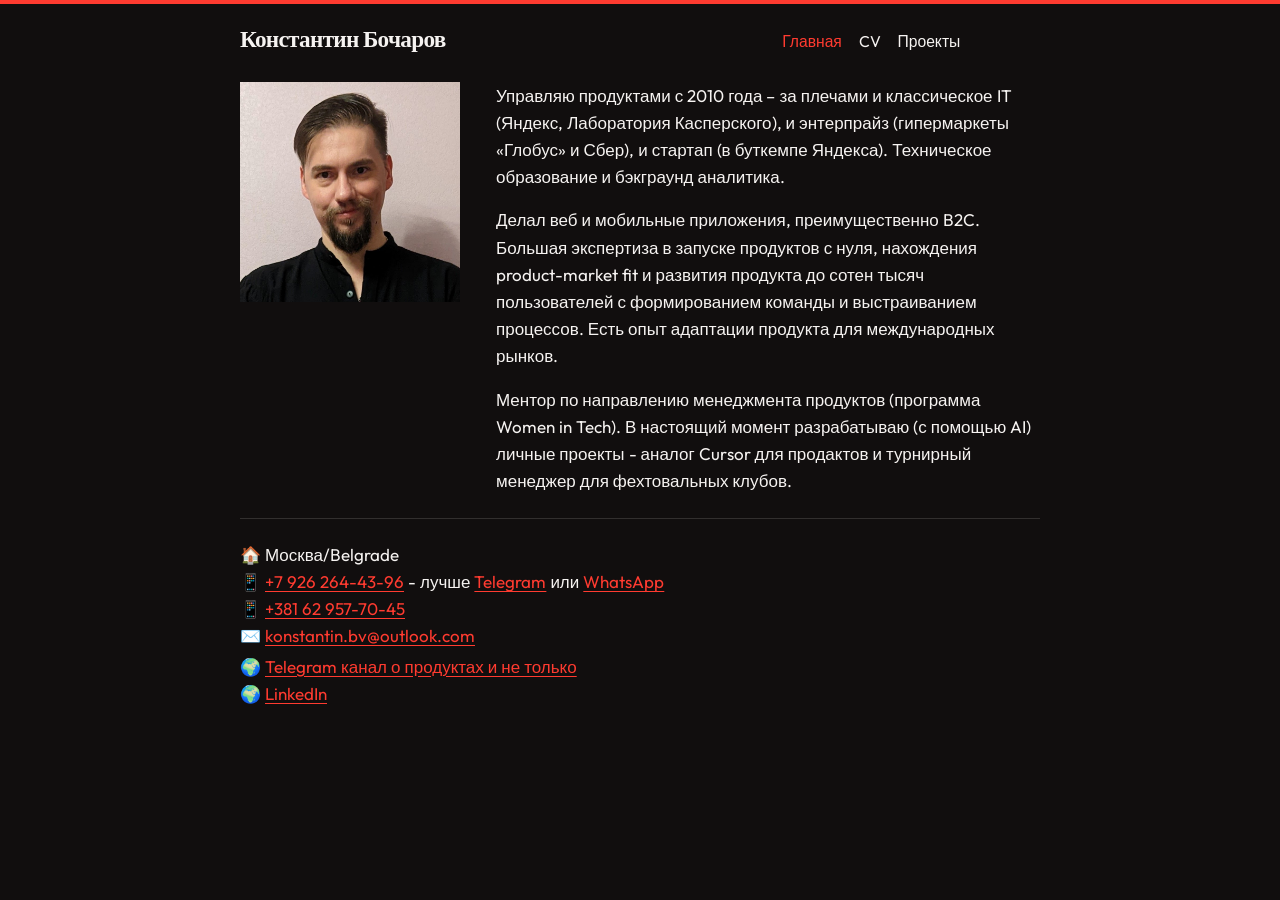
==== index.html @ da31a3b8 "Add portfolio site with CV and projects Create a static personal website for Konstantin Bocharov wit" ====
<!DOCTYPE html>
<html lang="ru">
  <head>
    <meta charset="utf-8">
    <meta name="viewport" content="width=device-width, initial-scale=1">
    <title>Константин Бочаров</title>
    <meta name="description" content="Константин Бочаров, менеджер продукта">
    <link rel="icon" href="favicon.svg" type="image/svg+xml">
    <link rel="preconnect" href="https://fonts.googleapis.com">
    <link rel="preconnect" href="https://fonts.gstatic.com" crossorigin>
    <link href="https://fonts.googleapis.com/css2?family=Fraunces:opsz,wght@9..144,560;9..144,650&family=Outfit:wght@400;500;600&display=swap" rel="stylesheet">
    <link rel="stylesheet" href="css/style.css">
  </head>
  <body data-page="home">
    <div class="wrap">
      <header class="site-header">
        <a class="brand" href="index.html">Константин Бочаров</a>
        <div class="header-tools">
          <nav class="nav" aria-label="Разделы">
            <a href="index.html" aria-current="page">Главная</a>
            <a href="cv.html">CV</a>
            <a href="projects.html">Проекты</a>
          </nav>
          <p class="lang" aria-hidden="true">
            <a href="cv.html?lang=ru" data-lang="ru" lang="ru">RU</a>
            <a href="cv.html?lang=en" data-lang="en" lang="en">EN</a>
          </p>
        </div>
      </header>
      <main>
        <div class="intro">
          <img class="portrait" src="data/me.jpg" width="640" height="640" alt="Константин Бочаров">
          <div id="about" class="prose"></div>
        </div>
        <div id="contacts" class="contacts prose"></div>
      </main>
    </div>
    <script type="module" src="js/main.js"></script>
  </body>
</html>
---- css/style.css ----
:root {
  --bg: #110e0e;
  --text: #f6f3f1;
  --muted: #a39c98;
  --red: #ff3b30;
  --line: rgba(246, 243, 241, 0.14);
  --measure: 50rem;
  color-scheme: dark;
}

* { box-sizing: border-box; }

html { scroll-behavior: smooth; }

body {
  margin: 0;
  background: var(--bg);
  color: var(--text);
  font-family: Outfit, "Segoe UI", sans-serif;
  font-size: 1.0625rem;
  line-height: 1.6;
}

body::before {
  content: "";
  display: block;
  height: 4px;
  background: var(--red);
}

::selection {
  background: var(--red);
  color: #fff;
}

:focus-visible {
  outline: 2px solid var(--red);
  outline-offset: 3px;
}

a {
  color: var(--red);
  text-underline-offset: 0.16em;
}

.wrap {
  width: min(var(--measure), calc(100% - 2.5rem));
  margin-inline: auto;
  padding-bottom: 4rem;
}

body[data-page="cv"] {
  --measure: 54rem;
}

.site-header {
  display: flex;
  flex-wrap: wrap;
  align-items: baseline;
  justify-content: space-between;
  gap: 0.75rem 1.5rem;
  padding: 1.35rem 0 1.75rem;
}

.brand {
  color: var(--text);
  font-family: Fraunces, Georgia, serif;
  font-size: 1.45rem;
  font-weight: 560;
  letter-spacing: -0.03em;
  line-height: 1.1;
  text-decoration: none;
}

.header-tools {
  display: flex;
  flex-wrap: wrap;
  align-items: baseline;
  gap: 0.85rem 1.35rem;
  margin-left: auto;
}

.nav {
  display: flex;
  flex-wrap: wrap;
  gap: 0.35rem 1.05rem;
}

.nav a {
  color: var(--text);
  font-size: 0.98rem;
  text-decoration: none;
}

.nav a:hover,
.nav a[aria-current="page"] {
  color: var(--red);
}

.lang {
  display: flex;
  gap: 0.4rem;
  margin: 0;
  font-size: 0.82rem;
  font-weight: 600;
  letter-spacing: 0.08em;
}

.lang[aria-hidden="true"] {
  visibility: hidden;
}

.lang a {
  color: var(--muted);
  text-decoration: none;
}

.lang a + a::before {
  content: "/";
  margin-right: 0.4rem;
  color: var(--muted);
  font-weight: 400;
}

.lang a[aria-current="true"],
.lang a:hover {
  color: var(--red);
}

.intro {
  display: grid;
  gap: 1.35rem;
}

.portrait {
  width: min(220px, 68vw);
  height: auto;
  aspect-ratio: 1;
  object-fit: cover;
  object-position: center 15%;
  background: #1c1818;
}

.prose p {
  margin: 0 0 1rem;
}

.contacts {
  margin-top: 0.5rem;
  padding-top: 1.15rem;
  border-top: 1px solid var(--line);
}

.contacts p {
  margin: 0.2rem 0;
}

.project {
  padding: 1.35rem 0 1.45rem;
  border-top: 1px solid var(--line);
}

.project h2 {
  margin: 0 0 0.4rem;
  font-family: Fraunces, Georgia, serif;
  font-size: 1.7rem;
  font-weight: 560;
  letter-spacing: -0.03em;
  line-height: 1.15;
}

.project-body p {
  margin: 0.25rem 0;
}

.cv-intro h1 {
  margin: 0;
  font-family: Fraunces, Georgia, serif;
  font-size: clamp(2.3rem, 6vw, 3.4rem);
  font-weight: 560;
  letter-spacing: -0.035em;
  line-height: 1.02;
}

.cv-role {
  margin: 0.45rem 0 0;
  color: var(--red);
  font-size: 1.15rem;
  font-weight: 500;
}

.cv-contacts {
  margin-top: 1rem;
}

.cv-contacts p {
  margin: 0.12rem 0;
  color: var(--muted);
}

.cv-section {
  margin-top: 2.6rem;
}

.cv-section > h2 {
  position: relative;
  margin: 0 0 1.2rem;
  padding-top: 0.95rem;
  color: var(--text);
  font-size: 0.78rem;
  font-weight: 600;
  letter-spacing: 0.16em;
  line-height: 1.3;
  text-transform: uppercase;
}

.cv-section > h2::before {
  content: "";
  position: absolute;
  top: 0;
  left: 0;
  width: 2rem;
  height: 2px;
  background: var(--red);
}

.entry {
  margin: 0 0 1.65rem;
}

.entry-head {
  display: grid;
  grid-template-columns: minmax(0, 1fr) auto;
  gap: 0.25rem 1rem;
  align-items: baseline;
}

.entry-titles h3 {
  margin: 0;
  color: var(--red);
  font-size: 1.12rem;
  font-weight: 600;
  line-height: 1.3;
}

.entry-org {
  margin: 0.12rem 0 0;
  font-weight: 500;
}

.entry-date {
  margin: 0;
  color: var(--muted);
  font-size: 0.95rem;
  font-variant-numeric: tabular-nums;
  text-align: right;
}

.entry-body {
  margin-top: 0.7rem;
}

.entry-body p {
  margin: 0.4rem 0;
}

.entry-body ul {
  margin: 0.35rem 0 0.55rem;
  padding-left: 1.15rem;
}

.entry-body li {
  margin: 0.22rem 0;
}

.entry-body li::marker {
  color: var(--red);
}

.skills {
  color: var(--muted);
  font-size: 0.92rem;
  line-height: 1.45;
}

.error {
  color: var(--muted);
}

@media (min-width: 720px) {
  .intro {
    grid-template-columns: 220px minmax(0, 1fr);
    gap: 2.25rem;
    align-items: start;
  }

  .portrait {
    width: 220px;
  }

  .entry {
    display: grid;
    grid-template-columns: minmax(0, 1fr) max-content;
    column-gap: 2rem;
    row-gap: 0.15rem;
  }

  .entry-head {
    display: contents;
  }

  .entry-titles {
    grid-column: 1;
    grid-row: 1;
  }

  .entry-date {
    grid-column: 2;
    grid-row: 1;
    align-self: start;
    padding-top: 0.15rem;
    white-space: nowrap;
  }

  .entry-body {
    grid-column: 1;
    grid-row: 2;
    max-width: 68ch;
  }
}

@media (max-width: 719px) {
  .wrap {
    width: min(var(--measure), calc(100% - 1.5rem));
  }

  .entry-date {
    white-space: nowrap;
  }
}

@media print {
  body {
    background: #fff;
    color: #161616;
  }

  body::before,
  .site-header {
    display: none;
  }

  .wrap {
    width: auto;
    padding-bottom: 0;
  }

  a {
    color: inherit;
    text-decoration: none;
  }

  .cv-role,
  .entry-titles h3,
  .entry-body li::marker {
    color: #9d1c1c;
  }

  .cv-contacts,
  .cv-contacts p,
  .entry-date,
  .skills {
    color: #333;
  }

  .entry {
    display: grid;
    grid-template-columns: minmax(0, 1fr) max-content;
    break-inside: avoid;
  }

  .entry-head { display: contents; }
  .entry-titles { grid-column: 1; }
  .entry-date { grid-column: 2; color: #333; }
  .entry-body { grid-column: 1; }
}
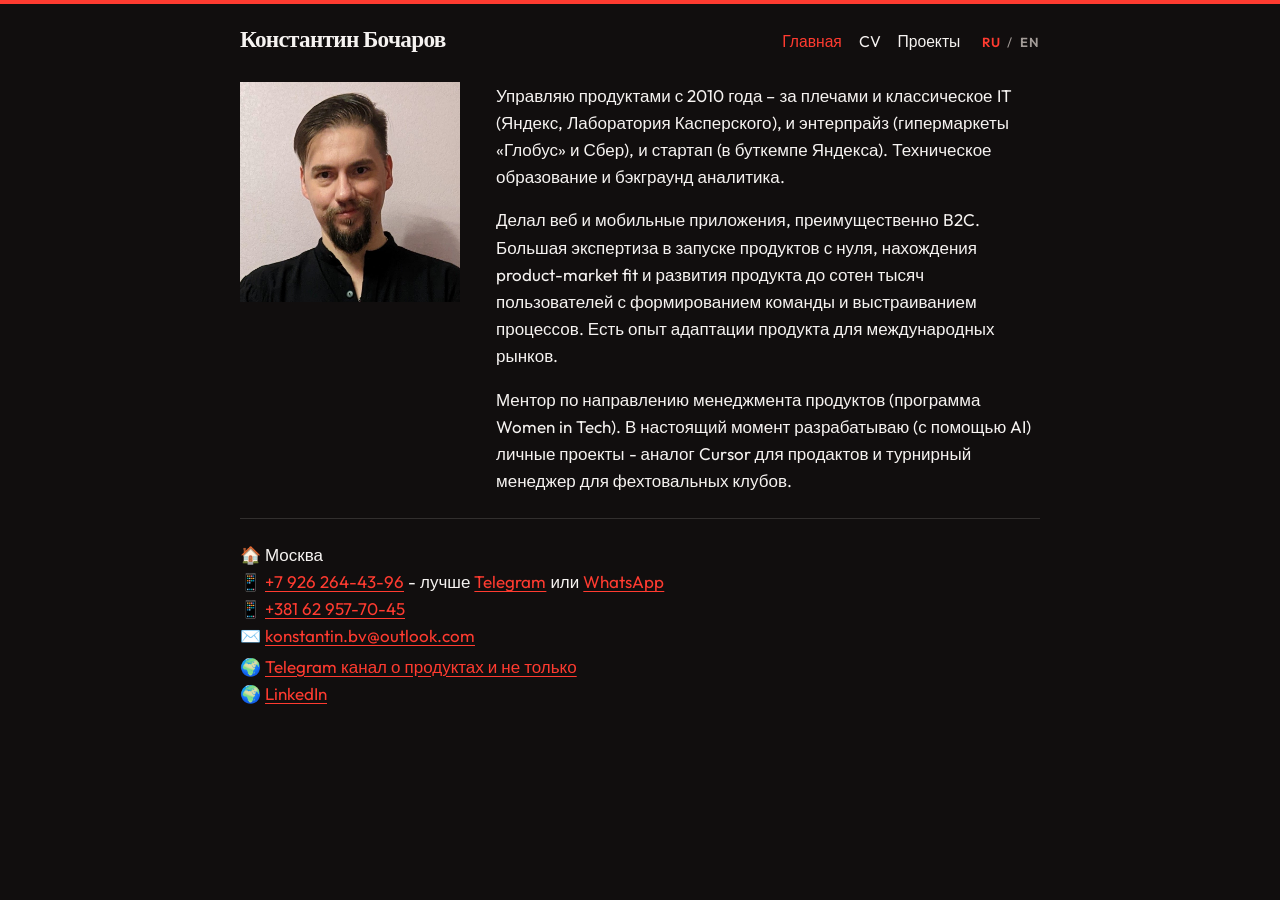
==== commit 767071d5: "Add Russian/English language switching This commit adds language-aware navigation and content render" ====
--- a/index.html
+++ b/index.html
@@ -17,13 +17,13 @@
         <a class="brand" href="index.html">Константин Бочаров</a>
         <div class="header-tools">
           <nav class="nav" aria-label="Разделы">
-            <a href="index.html" aria-current="page">Главная</a>
-            <a href="cv.html">CV</a>
-            <a href="projects.html">Проекты</a>
+            <a href="index.html" data-ru="Главная" data-en="Home" aria-current="page">Главная</a>
+            <a href="cv.html" data-ru="CV" data-en="CV">CV</a>
+            <a href="projects.html" data-ru="Проекты" data-en="Projects">Проекты</a>
           </nav>
-          <p class="lang" aria-hidden="true">
-            <a href="cv.html?lang=ru" data-lang="ru" lang="ru">RU</a>
-            <a href="cv.html?lang=en" data-lang="en" lang="en">EN</a>
+          <p class="lang">
+            <a href="index.html" data-lang="ru" lang="ru" aria-current="true">RU</a>
+            <a href="index.html?lang=en" data-lang="en" lang="en">EN</a>
           </p>
         </div>
       </header>
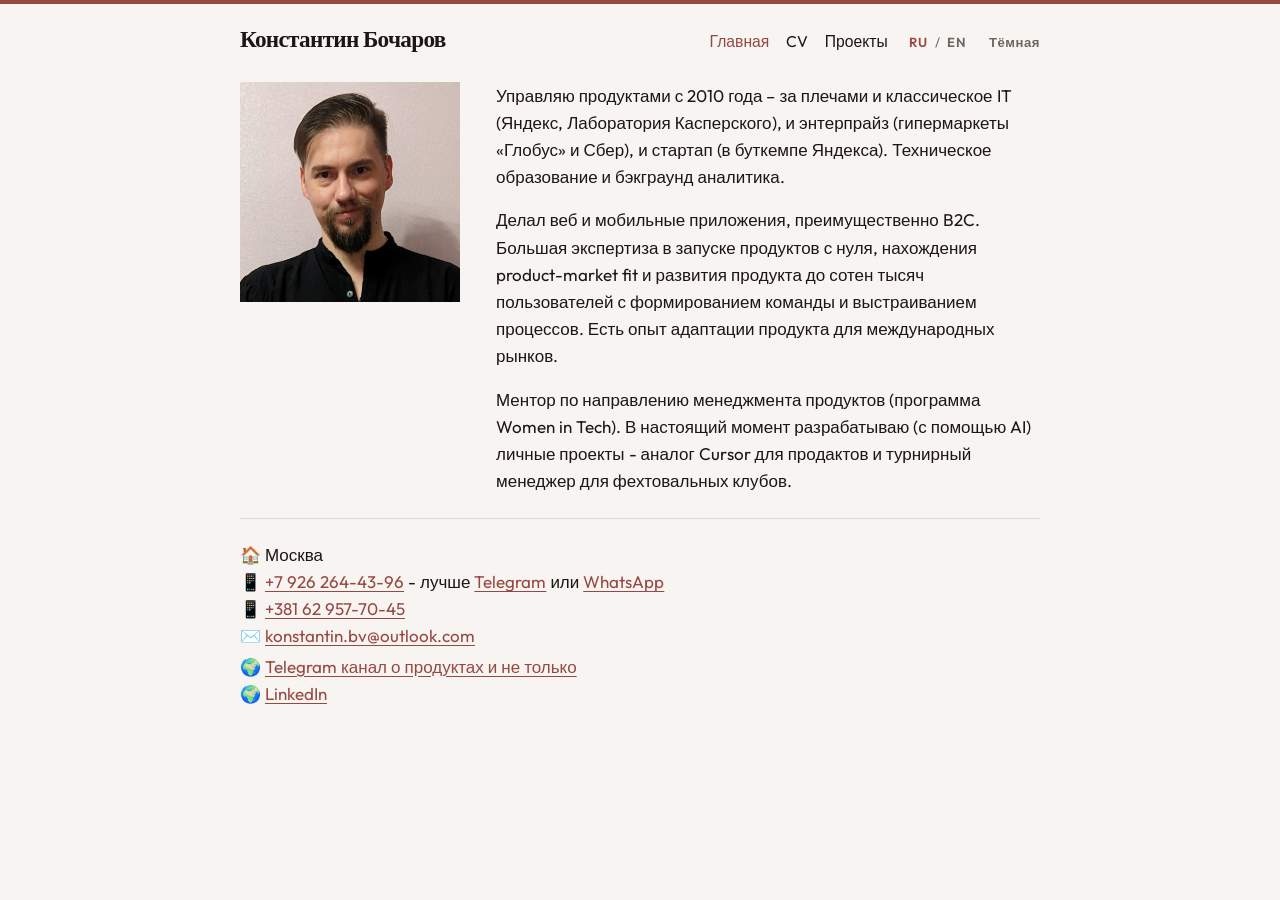
==== commit 07f8841c: "Add light and dark themes with a quieter red Keep a warm dark theme and add a light paper theme, wit" ====
--- a/index.html
+++ b/index.html
@@ -5,7 +5,23 @@
     <meta name="viewport" content="width=device-width, initial-scale=1">
     <title>Константин Бочаров</title>
     <meta name="description" content="Константин Бочаров, менеджер продукта">
+    <meta name="theme-color" content="#110e0e">
     <link rel="icon" href="favicon.svg" type="image/svg+xml">
+    <script>
+      (function () {
+        var theme = "dark";
+        try {
+          var stored = localStorage.getItem("site-theme");
+          if (stored === "light" || stored === "dark") theme = stored;
+          else if (window.matchMedia("(prefers-color-scheme: light)").matches) theme = "light";
+        } catch (e) {}
+        document.documentElement.setAttribute("data-theme", theme);
+        var meta = document.querySelector('meta[name="theme-color"]');
+        if (meta) meta.setAttribute("content", theme === "light" ? "#f7f4f1" : "#110e0e");
+        var icon = document.querySelector('link[rel="icon"]');
+        if (icon && theme === "light") icon.setAttribute("href", "favicon-light.svg");
+      })();
+    </script>
     <link rel="preconnect" href="https://fonts.googleapis.com">
     <link rel="preconnect" href="https://fonts.gstatic.com" crossorigin>
     <link href="https://fonts.googleapis.com/css2?family=Fraunces:opsz,wght@9..144,560;9..144,650&family=Outfit:wght@400;500;600&display=swap" rel="stylesheet">
@@ -22,9 +38,13 @@
             <a href="projects.html" data-ru="Проекты" data-en="Projects">Проекты</a>
           </nav>
           <p class="lang">
-            <a href="index.html" data-lang="ru" lang="ru" aria-current="true">RU</a>
+            <a href="index.html?lang=ru" data-lang="ru" lang="ru" aria-current="true">RU</a>
             <a href="index.html?lang=en" data-lang="en" lang="en">EN</a>
           </p>
+          <button type="button" class="theme-toggle">
+            <span class="to-light" data-ru="Светлая" data-en="Light">Светлая</span>
+            <span class="to-dark" data-ru="Тёмная" data-en="Dark">Тёмная</span>
+          </button>
         </div>
       </header>
       <main>
--- a/css/style.css
+++ b/css/style.css
@@ -2,15 +2,44 @@
   --bg: #110e0e;
   --text: #f6f3f1;
   --muted: #a39c98;
-  --red: #ff3b30;
+  --red: #c36d65;
+  --on-red: #1a1210;
   --line: rgba(246, 243, 241, 0.14);
+  --portrait: #1c1818;
   --measure: 50rem;
   color-scheme: dark;
 }
 
+html[data-theme="light"] {
+  --bg: #f7f4f1;
+  --text: #1c1614;
+  --muted: #6e6560;
+  --red: #964940;
+  --on-red: #fff;
+  --line: rgba(28, 22, 20, 0.12);
+  --portrait: #e6e0dc;
+  color-scheme: light;
+}
+
+@media (prefers-color-scheme: light) {
+  html:not([data-theme]) {
+    --bg: #f7f4f1;
+    --text: #1c1614;
+    --muted: #6e6560;
+    --red: #964940;
+    --on-red: #fff;
+    --line: rgba(28, 22, 20, 0.12);
+    --portrait: #e6e0dc;
+    color-scheme: light;
+  }
+}
+
 * { box-sizing: border-box; }
 
-html { scroll-behavior: smooth; }
+html {
+  scroll-behavior: smooth;
+  background: var(--bg);
+}
 
 body {
   margin: 0;
@@ -30,7 +59,7 @@
 
 ::selection {
   background: var(--red);
-  color: #fff;
+  color: var(--on-red);
 }
 
 :focus-visible {
@@ -127,6 +156,35 @@
   color: var(--red);
 }
 
+.theme-toggle {
+  appearance: none;
+  margin: 0;
+  padding: 0;
+  border: 0;
+  background: none;
+  color: var(--muted);
+  font: inherit;
+  font-size: 0.82rem;
+  font-weight: 600;
+  letter-spacing: 0.04em;
+  line-height: inherit;
+  cursor: pointer;
+}
+
+.theme-toggle:hover {
+  color: var(--red);
+}
+
+.theme-toggle .to-dark { display: none; }
+
+html[data-theme="light"] .theme-toggle .to-light { display: none; }
+html[data-theme="light"] .theme-toggle .to-dark { display: inline; }
+
+@media (prefers-color-scheme: light) {
+  html:not([data-theme]) .theme-toggle .to-light { display: none; }
+  html:not([data-theme]) .theme-toggle .to-dark { display: inline; }
+}
+
 .intro {
   display: grid;
   gap: 1.35rem;
@@ -138,7 +196,7 @@
   aspect-ratio: 1;
   object-fit: cover;
   object-position: center 15%;
-  background: #1c1818;
+  background: var(--portrait);
 }
 
 .prose p {
@@ -363,7 +421,7 @@
   .cv-role,
   .entry-titles h3,
   .entry-body li::marker {
-    color: #9d1c1c;
+    color: #964940;
   }
 
   .cv-contacts,
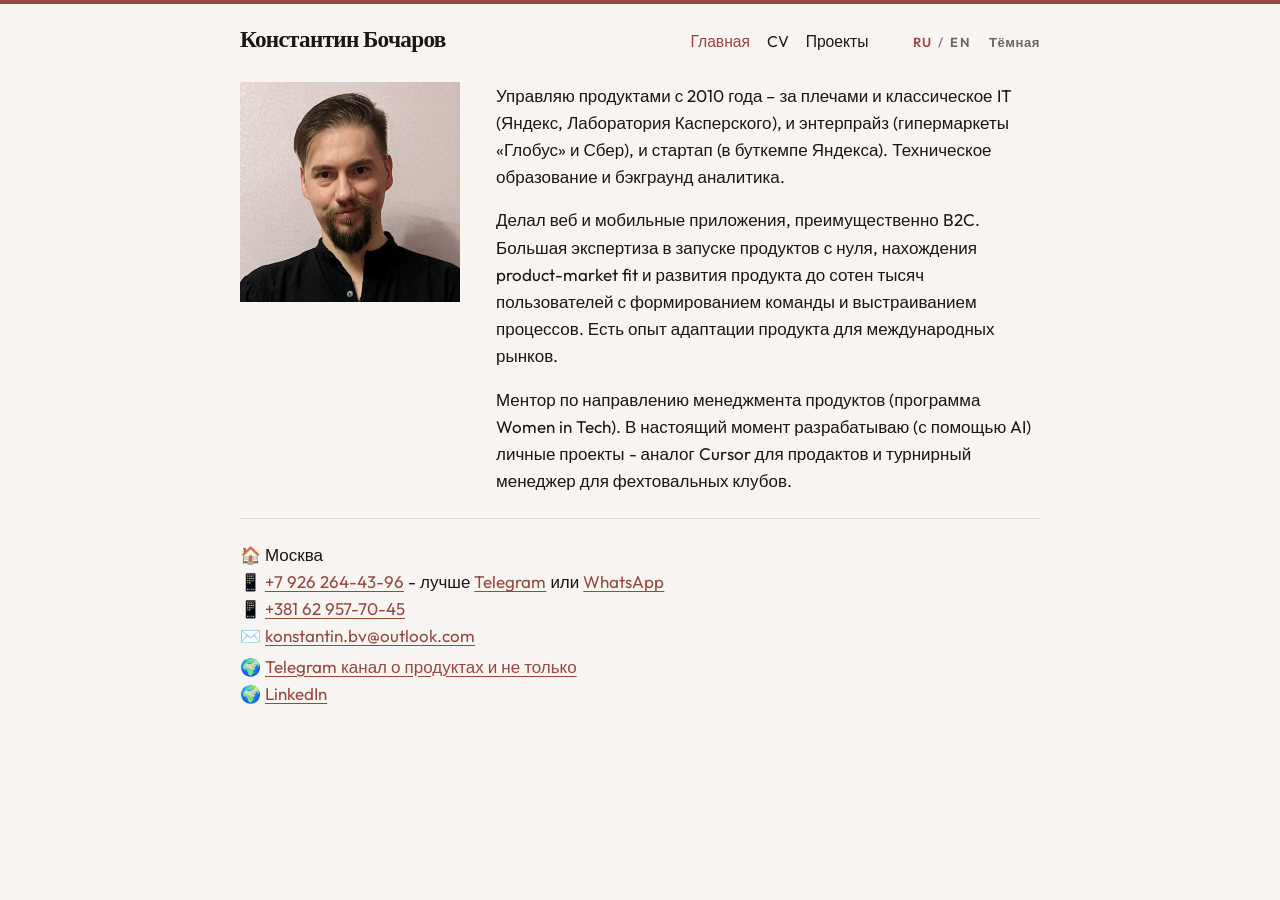
==== commit d9117c82: "Separate header nav from language and theme controls. Give the two header groups a wider gap on desk" ====
--- a/index.html
+++ b/index.html
@@ -37,14 +37,16 @@
             <a href="cv.html" data-ru="CV" data-en="CV">CV</a>
             <a href="projects.html" data-ru="Проекты" data-en="Projects">Проекты</a>
           </nav>
-          <p class="lang">
-            <a href="index.html?lang=ru" data-lang="ru" lang="ru" aria-current="true">RU</a>
-            <a href="index.html?lang=en" data-lang="en" lang="en">EN</a>
-          </p>
-          <button type="button" class="theme-toggle">
-            <span class="to-light" data-ru="Светлая" data-en="Light">Светлая</span>
-            <span class="to-dark" data-ru="Тёмная" data-en="Dark">Тёмная</span>
-          </button>
+          <div class="header-switchers">
+            <p class="lang">
+              <a href="index.html?lang=ru" data-lang="ru" lang="ru" aria-current="true">RU</a>
+              <a href="index.html?lang=en" data-lang="en" lang="en">EN</a>
+            </p>
+            <button type="button" class="theme-toggle">
+              <span class="to-light" data-ru="Светлая" data-en="Light">Светлая</span>
+              <span class="to-dark" data-ru="Тёмная" data-en="Dark">Тёмная</span>
+            </button>
+          </div>
         </div>
       </header>
       <main>
--- a/css/style.css
+++ b/css/style.css
@@ -2,7 +2,7 @@
   --bg: #110e0e;
   --text: #f6f3f1;
   --muted: #a39c98;
-  --red: #c36d65;
+  --red: #ce645a;
   --on-red: #1a1210;
   --line: rgba(246, 243, 241, 0.14);
   --portrait: #1c1818;
@@ -105,8 +105,15 @@
   display: flex;
   flex-wrap: wrap;
   align-items: baseline;
-  gap: 0.85rem 1.35rem;
+  gap: 0.75rem 2.75rem;
   margin-left: auto;
+}
+
+.header-switchers {
+  display: flex;
+  flex-wrap: wrap;
+  align-items: baseline;
+  gap: 0.55rem 1.15rem;
 }
 
 .nav {
@@ -183,6 +190,49 @@
 @media (prefers-color-scheme: light) {
   html:not([data-theme]) .theme-toggle .to-light { display: none; }
   html:not([data-theme]) .theme-toggle .to-dark { display: inline; }
+}
+
+.cv-toolbar {
+  display: flex;
+  flex-wrap: wrap;
+  justify-content: flex-end;
+  align-items: center;
+  gap: 0.55rem 0.8rem;
+}
+
+.cv-toolbar:has(.pdf-download:not([hidden])) {
+  margin: -0.55rem 0 1.15rem;
+}
+
+.pdf-download {
+  appearance: none;
+  border: 1px solid var(--line);
+  background: transparent;
+  color: var(--text);
+  font: inherit;
+  font-size: 0.74rem;
+  font-weight: 600;
+  letter-spacing: 0.12em;
+  line-height: 1.2;
+  text-transform: uppercase;
+  padding: 0.42rem 0.72rem;
+  cursor: pointer;
+}
+
+.pdf-download:hover:not(:disabled) {
+  color: var(--red);
+  border-color: var(--red);
+}
+
+.pdf-download:disabled {
+  color: var(--muted);
+  cursor: progress;
+}
+
+.pdf-status {
+  margin: 0;
+  color: var(--muted);
+  font-size: 0.88rem;
 }
 
 .intro {
@@ -392,6 +442,16 @@
     width: min(var(--measure), calc(100% - 1.5rem));
   }
 
+  .header-tools {
+    flex-basis: 100%;
+    margin-left: 0;
+    column-gap: 1rem;
+  }
+
+  .header-switchers {
+    margin-left: auto;
+  }
+
   .entry-date {
     white-space: nowrap;
   }
@@ -404,7 +464,8 @@
   }
 
   body::before,
-  .site-header {
+  .site-header,
+  .cv-toolbar {
     display: none;
   }
 
